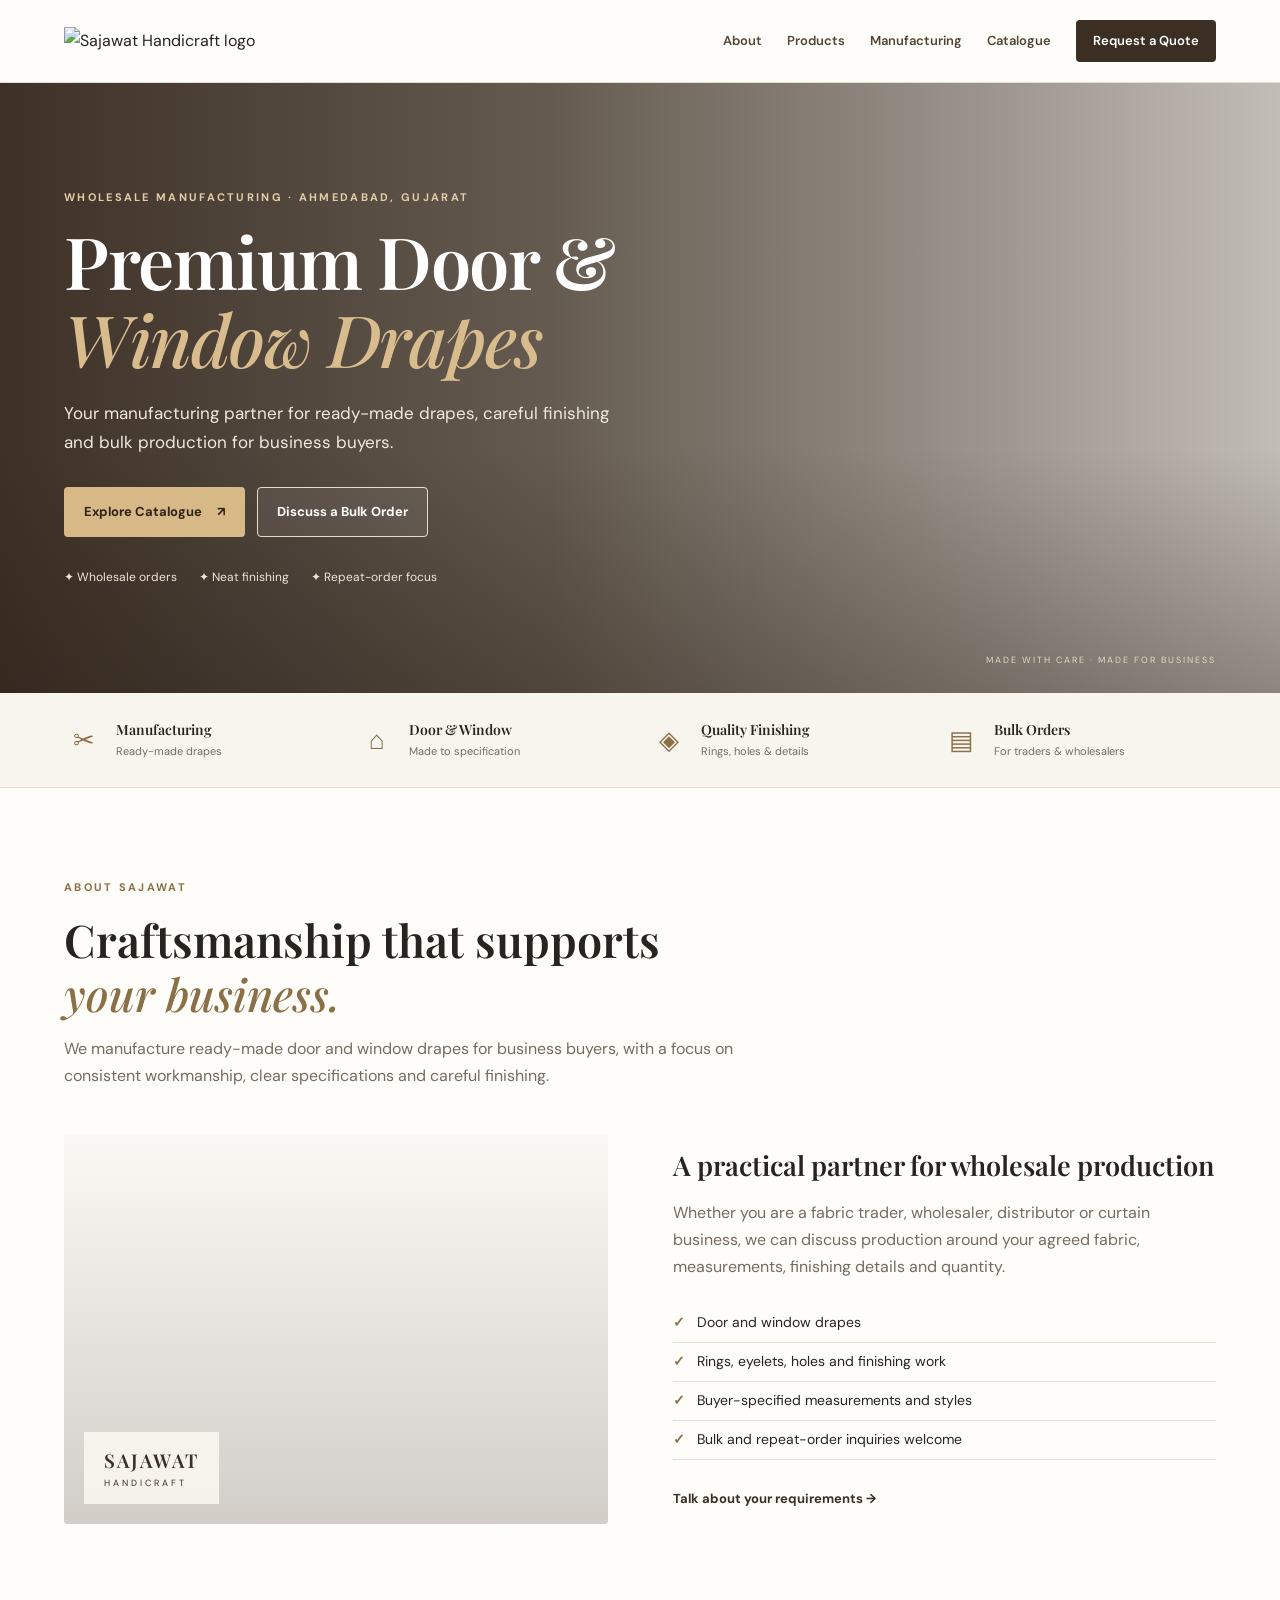
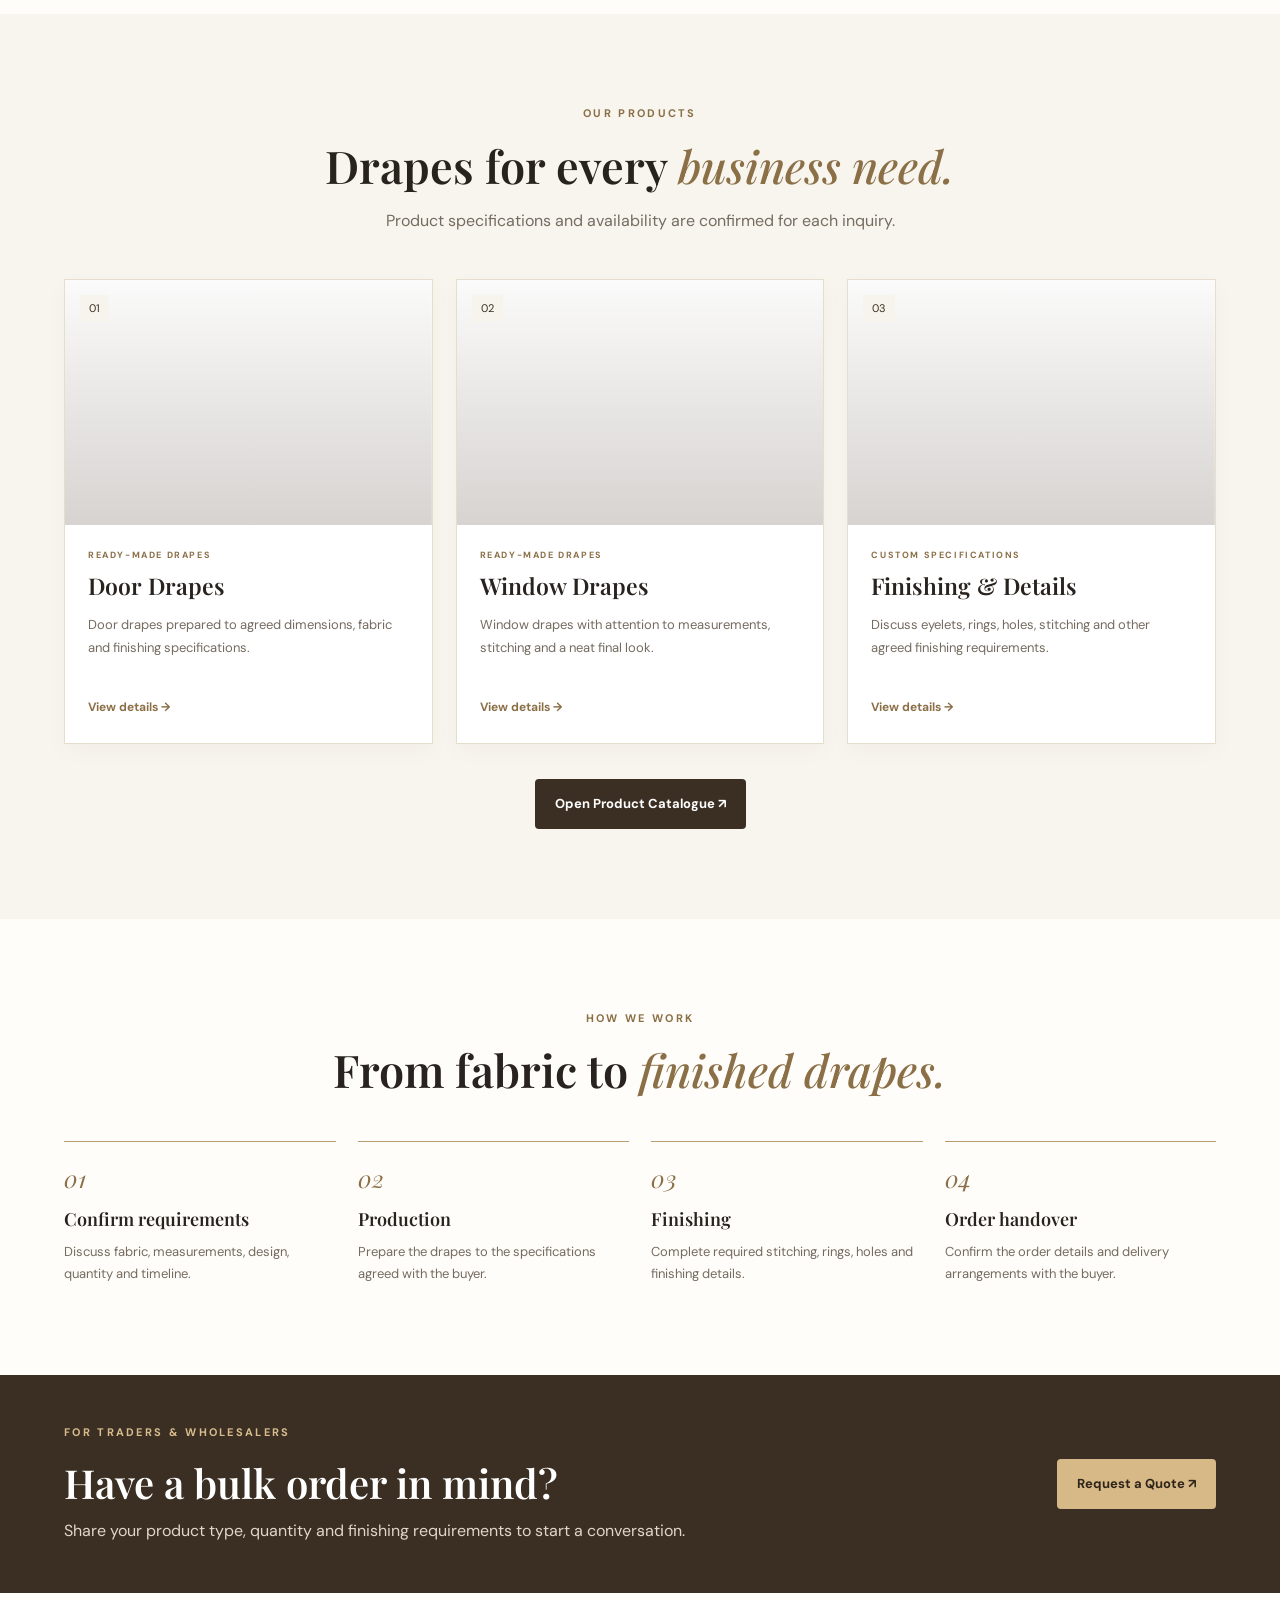
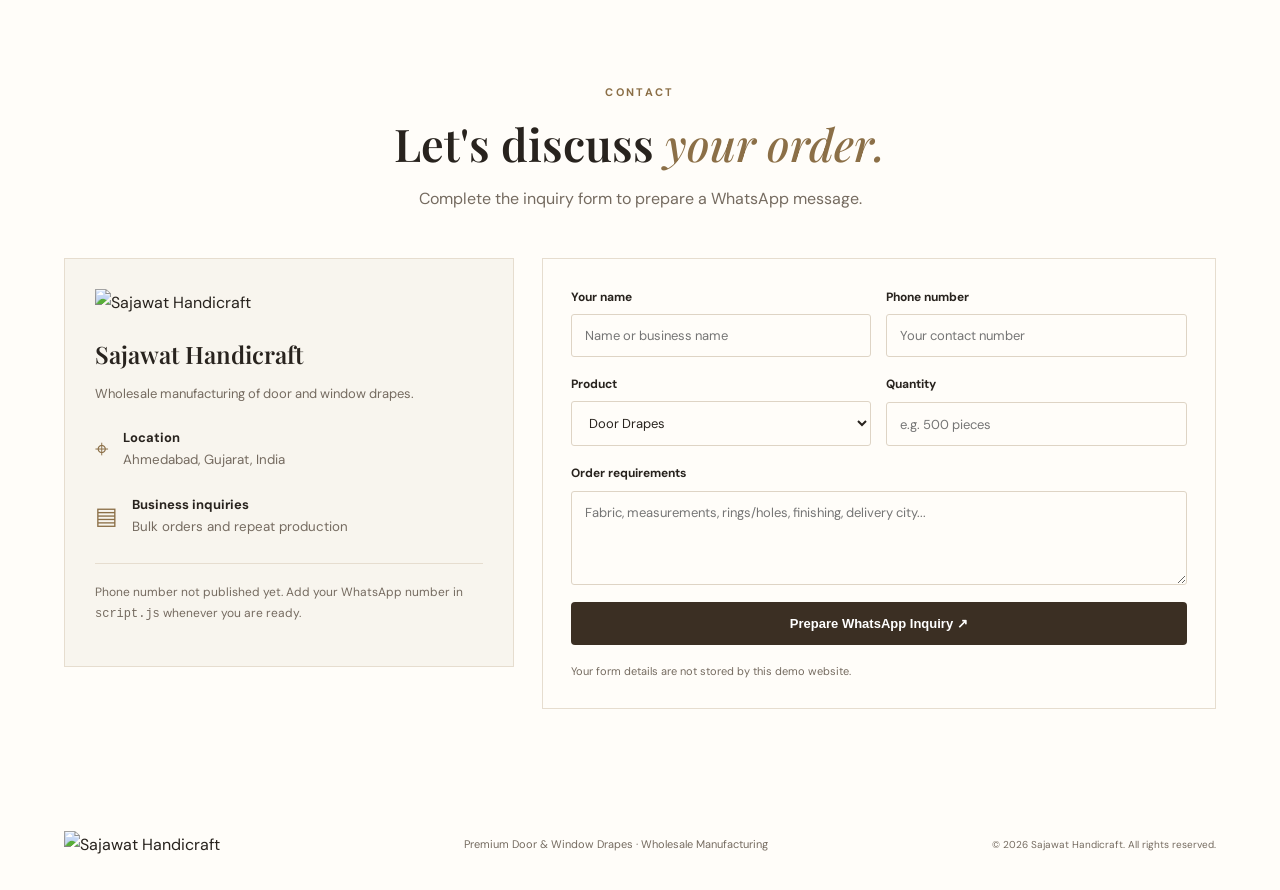
==== index.html @ a1992d2d "Add files via upload" ====
<!DOCTYPE html>
<html lang="en">
<head>
  <meta charset="UTF-8">
  <meta name="viewport" content="width=device-width, initial-scale=1.0">
  <meta name="description" content="Sajawat Handicraft — wholesale manufacturing of ready-made door and window drapes in Ahmedabad, Gujarat.">
  <meta name="theme-color" content="#3b2f23">
  <title>Sajawat Handicraft | Door & Window Drapes</title>
  <link rel="icon" href="assets/logo.svg" type="image/svg+xml">
  <link rel="stylesheet" href="style.css">
</head>
<body>
<header class="site-header">
  <div class="wrap nav-wrap">
    <a class="brand" href="index.html"><img src="assets/logo.svg" alt="Sajawat Handicraft logo"></a>
    <button class="menu-toggle" id="menuToggle" aria-label="Open navigation" aria-expanded="false">☰</button>
    <nav id="navMenu" aria-label="Main navigation">
      <a href="#about">About</a><a href="#products">Products</a><a href="#process">Manufacturing</a>
      <a href="catalogue.html">Catalogue</a><a href="#contact" class="nav-cta">Request a Quote</a>
    </nav>
  </div>
</header>

<main>
  <section class="hero">
    <div class="hero-shade"></div>
    <div class="wrap hero-content">
      <p class="eyebrow">WHOLESALE MANUFACTURING · AHMEDABAD, GUJARAT</p>
      <h1>Premium Door &amp;<br><em>Window Drapes</em></h1>
      <p class="hero-copy">Your manufacturing partner for ready-made drapes, careful finishing and bulk production for business buyers.</p>
      <div class="button-row">
        <a class="button button-gold" href="catalogue.html">Explore Catalogue <span>↗</span></a>
        <a class="button button-light" href="#contact">Discuss a Bulk Order</a>
      </div>
      <div class="hero-points"><span>✦ Wholesale orders</span><span>✦ Neat finishing</span><span>✦ Repeat-order focus</span></div>
    </div>
    <div class="hero-caption">MADE WITH CARE · MADE FOR BUSINESS</div>
  </section>

  <section class="trust-strip">
    <div class="wrap trust-grid">
      <div><span class="line-icon">✂</span><b>Manufacturing</b><small>Ready-made drapes</small></div>
      <div><span class="line-icon">⌂</span><b>Door &amp; Window</b><small>Made to specification</small></div>
      <div><span class="line-icon">◈</span><b>Quality Finishing</b><small>Rings, holes &amp; details</small></div>
      <div><span class="line-icon">▤</span><b>Bulk Orders</b><small>For traders &amp; wholesalers</small></div>
    </div>
  </section>

  <section class="section wrap" id="about">
    <div class="section-heading">
      <p class="eyebrow">ABOUT SAJAWAT</p>
      <h2>Craftsmanship that supports <em>your business.</em></h2>
      <p>We manufacture ready-made door and window drapes for business buyers, with a focus on consistent workmanship, clear specifications and careful finishing.</p>
    </div>
    <div class="about-grid">
      <div class="about-visual"><div class="visual-label"><span>SAJAWAT</span><small>HANDICRAFT</small></div></div>
      <div class="about-copy">
        <h3>A practical partner for wholesale production</h3>
        <p>Whether you are a fabric trader, wholesaler, distributor or curtain business, we can discuss production around your agreed fabric, measurements, finishing details and quantity.</p>
        <ul class="check-list">
          <li>Door and window drapes</li><li>Rings, eyelets, holes and finishing work</li>
          <li>Buyer-specified measurements and styles</li><li>Bulk and repeat-order inquiries welcome</li>
        </ul>
        <a class="text-link" href="#contact">Talk about your requirements →</a>
      </div>
    </div>
  </section>

  <section class="section section-soft" id="products">
    <div class="wrap">
      <div class="section-heading centered">
        <p class="eyebrow">OUR PRODUCTS</p><h2>Drapes for every <em>business need.</em></h2>
        <p>Product specifications and availability are confirmed for each inquiry.</p>
      </div>
      <div class="product-grid">
        <article class="product-card"><div class="product-art art-door"><span>01</span></div><div class="product-info"><p class="product-type">READY-MADE DRAPES</p><h3>Door Drapes</h3><p>Door drapes prepared to agreed dimensions, fabric and finishing specifications.</p><a href="catalogue.html#door">View details →</a></div></article>
        <article class="product-card"><div class="product-art art-window"><span>02</span></div><div class="product-info"><p class="product-type">READY-MADE DRAPES</p><h3>Window Drapes</h3><p>Window drapes with attention to measurements, stitching and a neat final look.</p><a href="catalogue.html#window">View details →</a></div></article>
        <article class="product-card"><div class="product-art art-finish"><span>03</span></div><div class="product-info"><p class="product-type">CUSTOM SPECIFICATIONS</p><h3>Finishing &amp; Details</h3><p>Discuss eyelets, rings, holes, stitching and other agreed finishing requirements.</p><a href="catalogue.html#finishing">View details →</a></div></article>
      </div>
      <div class="center-button"><a class="button button-brown" href="catalogue.html">Open Product Catalogue ↗</a></div>
    </div>
  </section>

  <section class="section wrap" id="process">
    <div class="section-heading centered"><p class="eyebrow">HOW WE WORK</p><h2>From fabric to <em>finished drapes.</em></h2></div>
    <div class="process-grid">
      <div class="process-item"><span>01</span><h3>Confirm requirements</h3><p>Discuss fabric, measurements, design, quantity and timeline.</p></div>
      <div class="process-item"><span>02</span><h3>Production</h3><p>Prepare the drapes to the specifications agreed with the buyer.</p></div>
      <div class="process-item"><span>03</span><h3>Finishing</h3><p>Complete required stitching, rings, holes and finishing details.</p></div>
      <div class="process-item"><span>04</span><h3>Order handover</h3><p>Confirm the order details and delivery arrangements with the buyer.</p></div>
    </div>
  </section>

  <section class="bulk-banner">
    <div class="wrap bulk-inner"><div><p class="eyebrow">FOR TRADERS &amp; WHOLESALERS</p><h2>Have a bulk order in mind?</h2><p>Share your product type, quantity and finishing requirements to start a conversation.</p></div><a class="button button-gold" href="#contact">Request a Quote ↗</a></div>
  </section>

  <section class="section wrap" id="contact">
    <div class="section-heading centered"><p class="eyebrow">CONTACT</p><h2>Let's discuss <em>your order.</em></h2><p>Complete the inquiry form to prepare a WhatsApp message.</p></div>
    <div class="contact-grid">
      <aside class="contact-card">
        <img src="assets/logo.svg" alt="Sajawat Handicraft" class="contact-logo">
        <h3>Sajawat Handicraft</h3><p>Wholesale manufacturing of door and window drapes.</p>
        <div class="contact-detail"><span>⌖</span><div><b>Location</b><small>Ahmedabad, Gujarat, India</small></div></div>
        <div class="contact-detail"><span>▤</span><div><b>Business inquiries</b><small>Bulk orders and repeat production</small></div></div>
        <p class="note">Phone number not published yet. Add your WhatsApp number in <code>script.js</code> whenever you are ready.</p>
      </aside>
      <form id="inquiryForm" class="inquiry-form">
        <div class="form-row"><label>Your name<input id="customerName" required placeholder="Name or business name"></label><label>Phone number<input id="customerPhone" required inputmode="tel" placeholder="Your contact number"></label></div>
        <div class="form-row"><label>Product<select id="productType"><option>Door Drapes</option><option>Window Drapes</option><option>Door & Window Drapes</option><option>Finishing work</option></select></label><label>Quantity<input id="quantity" required placeholder="e.g. 500 pieces"></label></div>
        <label>Order requirements<textarea id="requirements" rows="4" placeholder="Fabric, measurements, rings/holes, finishing, delivery city..."></textarea></label>
        <button class="button button-brown" type="submit">Prepare WhatsApp Inquiry ↗</button>
        <p id="formMessage" class="form-message" role="status">Your form details are not stored by this demo website.</p>
      </form>
    </div>
  </section>
</main>
<footer><div class="wrap footer-inner"><img src="assets/logo.svg" alt="Sajawat Handicraft"><p>Premium Door &amp; Window Drapes · Wholesale Manufacturing</p><small>© <span id="year"></span> Sajawat Handicraft. All rights reserved.</small></div></footer>
<script src="script.js"></script>
</body>
</html>
---- style.css ----
@import url('https://fonts.googleapis.com/css2?family=DM+Sans:wght@400;500;600;700&family=Playfair+Display:ital,wght@0,500;0,600;0,700;1,500;1,600&display=swap');
:root{--cream:#f8f5ee;--sand:#e8dcc6;--tan:#b99b72;--brown:#8b6f47;--deep:#3b2f23;--ink:#28231e;--muted:#756b60;--white:#fffdf9;--border:#e6ddcf}
*{box-sizing:border-box}html{scroll-behavior:smooth;scroll-padding-top:90px}body{margin:0;background:var(--white);color:var(--ink);font-family:'DM Sans',Arial,sans-serif;line-height:1.7}a{color:inherit;text-decoration:none}img{max-width:100%;display:block}.wrap{width:min(1160px,90%);margin:auto}.site-header{position:sticky;top:0;z-index:20;background:#fffdf9f2;backdrop-filter:blur(12px);border-bottom:1px solid var(--border)}.nav-wrap{min-height:82px;display:flex;align-items:center;justify-content:space-between;gap:25px}.brand img{width:230px;height:auto}nav{display:flex;align-items:center;gap:25px;font-size:13px;font-weight:600;color:#514538}nav a:hover,.text-link:hover{color:var(--brown)}.nav-cta{background:var(--deep);color:white!important;padding:10px 17px;border-radius:4px}.menu-toggle{display:none;background:none;border:1px solid var(--border);padding:7px 11px;border-radius:4px;font-size:20px}.hero{position:relative;min-height:610px;display:flex;align-items:center;overflow:hidden;background:linear-gradient(90deg,#2e2118ed 0%,#3b2f23c9 43%,#3b2f2350 100%),url('https://images.unsplash.com/photo-1616486338812-3dadae4b4ace?auto=format&fit=crop&w=1900&q=85') center/cover;color:white}.hero-shade{position:absolute;inset:0;background:linear-gradient(0deg,#24191055,transparent 40%);pointer-events:none}.hero-content{position:relative;z-index:1;padding:90px 0;max-width:1160px}.eyebrow{font-size:11px;letter-spacing:2.3px;font-weight:700;color:var(--brown);margin:0 0 15px}.hero .eyebrow{color:#e4cda6}.hero h1{font:600 clamp(43px,6vw,72px)/1.08 'Playfair Display',Georgia,serif;letter-spacing:-1.5px;margin:0 0 22px}.hero h1 em,.section-heading h2 em{font-weight:500;color:#d9bc8e}.hero-copy{max-width:560px;color:#f0e9df;font-size:17px}.button-row{display:flex;gap:12px;flex-wrap:wrap;margin:30px 0}.button{display:inline-flex;align-items:center;justify-content:center;gap:15px;padding:13px 19px;border:1px solid transparent;border-radius:4px;font-size:13px;font-weight:700;cursor:pointer;transition:.2s}.button:hover{transform:translateY(-2px);filter:brightness(1.04)}.button-gold{background:#d7b987;color:#2e2419}.button-light{border-color:#e9dcc8;color:white;background:#ffffff12}.button-brown{background:var(--deep);color:white}.hero-points{display:flex;gap:22px;flex-wrap:wrap;color:#f1e5d3;font-size:12px}.hero-caption{position:absolute;right:5%;bottom:25px;font-size:9px;letter-spacing:2px;color:#e6d7c2}.trust-strip{background:var(--cream);border-bottom:1px solid var(--border)}.trust-grid{display:grid;grid-template-columns:repeat(4,1fr);padding:25px 0;gap:18px}.trust-grid>div{display:grid;grid-template-columns:40px 1fr;align-items:center;column-gap:12px}.line-icon{grid-row:span 2;color:var(--brown);font-size:26px;text-align:center}.trust-grid b{font:600 14px 'Playfair Display',Georgia,serif}.trust-grid small{font-size:11px;color:var(--muted)}.section{padding-top:90px;padding-bottom:90px}.section-heading{max-width:690px;margin-bottom:45px}.section-heading.centered{text-align:center;margin-left:auto;margin-right:auto}.section-heading h2{font:600 clamp(31px,4vw,45px)/1.2 'Playfair Display',Georgia,serif;margin:0 0 15px}.section-heading h2 em{color:var(--brown)}.section-heading>p:last-child{color:var(--muted);margin:0}.about-grid{display:grid;grid-template-columns:1fr 1fr;gap:65px;align-items:center}.about-visual{min-height:390px;position:relative;background:linear-gradient(0deg,#32241938,#32241905),url('https://images.unsplash.com/photo-1616486029423-aaa4789e8c9a?auto=format&fit=crop&w=1000&q=85') center/cover;border-radius:3px}.visual-label{position:absolute;left:20px;bottom:20px;padding:15px 20px;background:#f8f5eef0;color:var(--deep);display:flex;flex-direction:column;line-height:1.2}.visual-label span{font:600 19px 'Playfair Display',Georgia,serif;letter-spacing:2px}.visual-label small{font-size:9px;letter-spacing:3px;margin-top:5px}.about-copy h3{font:600 27px/1.3 'Playfair Display',Georgia,serif;margin:0 0 14px}.about-copy p{color:var(--muted)}.check-list{padding:0;list-style:none;margin:24px 0}.check-list li{padding:7px 0;border-bottom:1px solid var(--border);font-size:14px}.check-list li:before{content:'✓';color:var(--brown);font-weight:700;margin-right:12px}.text-link{font-weight:700;font-size:13px;color:var(--deep)}.section-soft{background:var(--cream)}.product-grid{display:grid;grid-template-columns:repeat(3,1fr);gap:23px}.product-card{background:white;border:1px solid var(--border);box-shadow:0 7px 22px #3b2f2308}.product-art{height:245px;position:relative;background-size:cover;background-position:center}.product-art span{position:absolute;top:15px;left:15px;background:#f8f5eee8;color:var(--deep);padding:4px 9px;font-size:11px}.art-door{background-image:linear-gradient(0deg,#33231633,#33231605),url('https://images.unsplash.com/photo-1600210492486-724fe5c67fb0?auto=format&fit=crop&w=900&q=85')}.art-window{background-image:linear-gradient(0deg,#33231633,#33231605),url('https://images.unsplash.com/photo-1615874694520-474822394e73?auto=format&fit=crop&w=900&q=85')}.art-finish{background-image:linear-gradient(0deg,#33231633,#33231605),url('https://images.unsplash.com/photo-1616486029423-aaa4789e8c9a?auto=format&fit=crop&w=900&q=85')}.product-info{padding:23px}.product-type{font-size:9px;letter-spacing:1.6px;font-weight:700;color:var(--brown);margin:0 0 7px}.product-info h3{font:600 23px 'Playfair Display',Georgia,serif;margin:0 0 8px}.product-info p:not(.product-type){font-size:13px;color:var(--muted);min-height:65px}.product-info a{font-size:12px;font-weight:700;color:var(--brown)}.center-button{text-align:center;margin-top:35px}.process-grid{display:grid;grid-template-columns:repeat(4,1fr);gap:22px}.process-item{border-top:1px solid var(--tan);padding-top:20px}.process-item span{font:italic 24px 'Playfair Display',Georgia,serif;color:var(--brown)}.process-item h3{font:600 18px 'Playfair Display',Georgia,serif;margin:10px 0}.process-item p{font-size:13px;color:var(--muted);margin:0}.bulk-banner{background:var(--deep);color:white;padding:48px 0}.bulk-inner{display:flex;align-items:center;justify-content:space-between;gap:30px}.bulk-inner .eyebrow{color:#d9bc8e}.bulk-inner h2{font:600 clamp(29px,4vw,40px) 'Playfair Display',Georgia,serif;margin:0 0 8px}.bulk-inner p:not(.eyebrow){color:#e0d6ca;margin:0;max-width:630px}.contact-grid{display:grid;grid-template-columns:.8fr 1.2fr;gap:28px;align-items:start}.contact-card{background:var(--cream);border:1px solid var(--border);padding:30px}.contact-logo{width:230px;margin-bottom:22px}.contact-card h3{font:600 24px 'Playfair Display',Georgia,serif;margin:0 0 5px}.contact-card>p{color:var(--muted);font-size:13px}.contact-detail{display:flex;gap:14px;margin-top:22px;align-items:center}.contact-detail>span{color:var(--brown);font-size:24px}.contact-detail div{display:flex;flex-direction:column}.contact-detail b{font-size:13px}.contact-detail small{color:var(--muted)}.contact-card .note{border-top:1px solid var(--border);padding-top:18px;margin-top:25px;font-size:12px}.inquiry-form{border:1px solid var(--border);padding:28px;display:grid;gap:17px}.form-row{display:grid;grid-template-columns:1fr 1fr;gap:15px}label{display:grid;gap:7px;font-size:12px;font-weight:700}input,select,textarea{width:100%;border:1px solid #ded4c5;background:#fffdf9;padding:12px 13px;border-radius:3px;font:400 13px 'DM Sans',Arial,sans-serif;color:var(--ink)}input:focus,select:focus,textarea:focus{outline:2px solid #b99b7277;border-color:var(--brown)}textarea{resize:vertical}.inquiry-form .button{width:100%}.form-message{font-size:11px;color:var(--muted);margin:0}.footer-inner{display:flex;align-items:center;justify-content:space-between;gap:20px;padding:25px 0;flex-wrap:wrap}.footer-inner img{width:175px}.footer-inner p{font-size:11px;color:var(--muted)}.footer-inner small{font-size:10px;color:var(--muted)}
/* Catalogue page */
.page-hero{background:var(--cream);padding:65px 0;border-bottom:1px solid var(--border)}.page-hero h1{font:600 clamp(36px,5vw,54px)/1.15 'Playfair Display',Georgia,serif;margin:0 0 12px}.page-hero p{color:var(--muted);max-width:720px}.catalogue-section{padding:55px 0}.catalogue-section h2{font:600 30px 'Playfair Display',Georgia,serif}.catalogue-list{display:grid;grid-template-columns:repeat(3,1fr);gap:20px}.catalogue-item{border:1px solid var(--border);padding:20px;background:white}.catalogue-item h3{font:600 20px 'Playfair Display',Georgia,serif}.catalogue-item p,.catalogue-item li{font-size:13px;color:var(--muted)}.catalogue-item ul{padding-left:18px}.catalogue-note{background:var(--cream);padding:20px;margin-top:25px;font-size:13px;color:var(--muted)}
@media(max-width:850px){nav{gap:13px;font-size:12px}.brand img{width:190px}.hero{min-height:550px}.about-grid{gap:35px}.product-art{height:190px}.trust-grid{grid-template-columns:1fr 1fr}.process-grid{grid-template-columns:1fr 1fr}}
@media(max-width:680px){.nav-wrap{min-height:72px}.brand img{width:190px}.menu-toggle{display:block}nav{display:none;position:absolute;top:71px;left:0;right:0;background:var(--white);padding:20px 5%;border-bottom:1px solid var(--border);flex-direction:column;align-items:stretch;gap:14px}nav.open{display:flex}.nav-cta{text-align:center}.hero{min-height:590px;background-position:58% center}.hero-content{padding:70px 0}.hero h1{font-size:44px}.hero-copy{font-size:15px}.hero-points{gap:10px;flex-direction:column}.trust-grid{gap:18px}.section{padding-top:62px;padding-bottom:62px}.about-grid,.contact-grid{grid-template-columns:1fr}.about-visual{min-height:300px}.product-grid,.catalogue-list{grid-template-columns:1fr}.product-art{height:250px}.product-info p:not(.product-type){min-height:0}.bulk-inner{align-items:flex-start;flex-direction:column}.process-grid{grid-template-columns:1fr 1fr}.form-row{grid-template-columns:1fr}.inquiry-form{padding:20px}.footer-inner{flex-direction:column;align-items:flex-start;gap:10px}}
@media(max-width:380px){.process-grid{grid-template-columns:1fr}.hero h1{font-size:38px}}
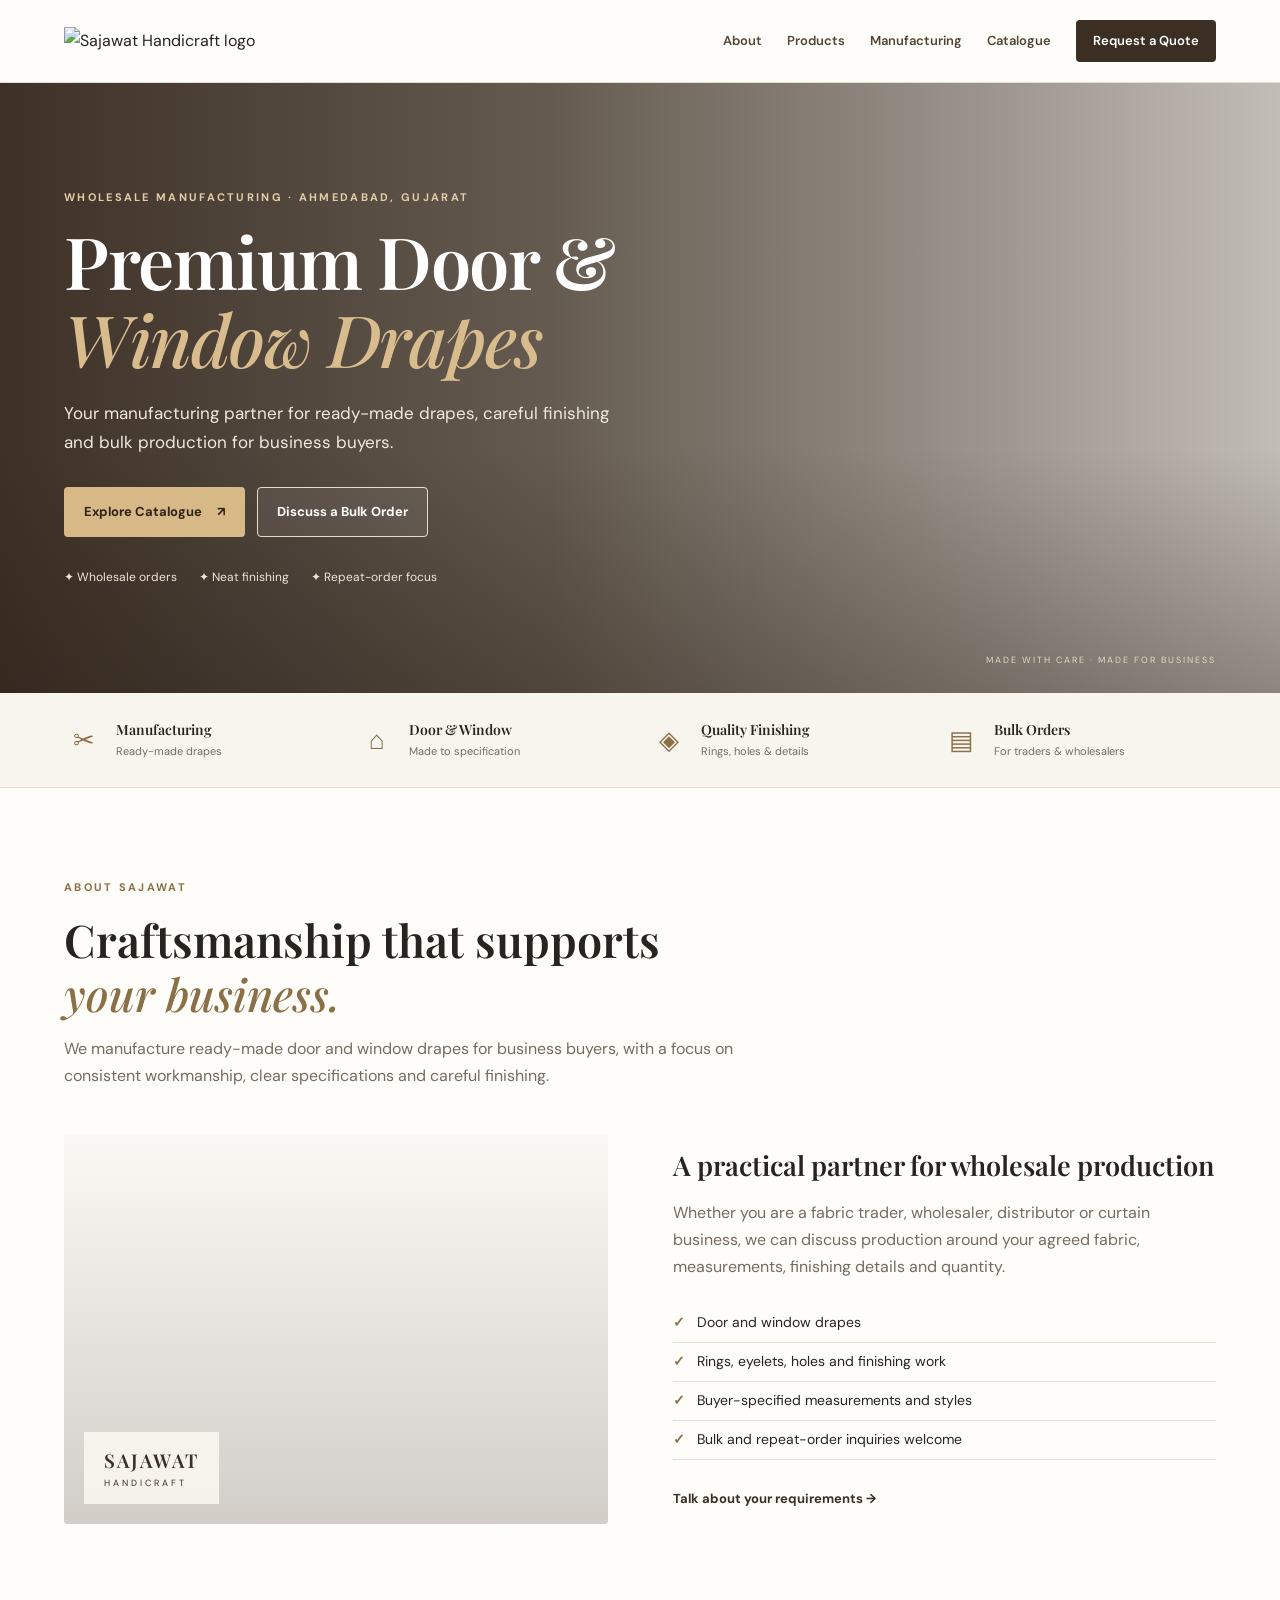
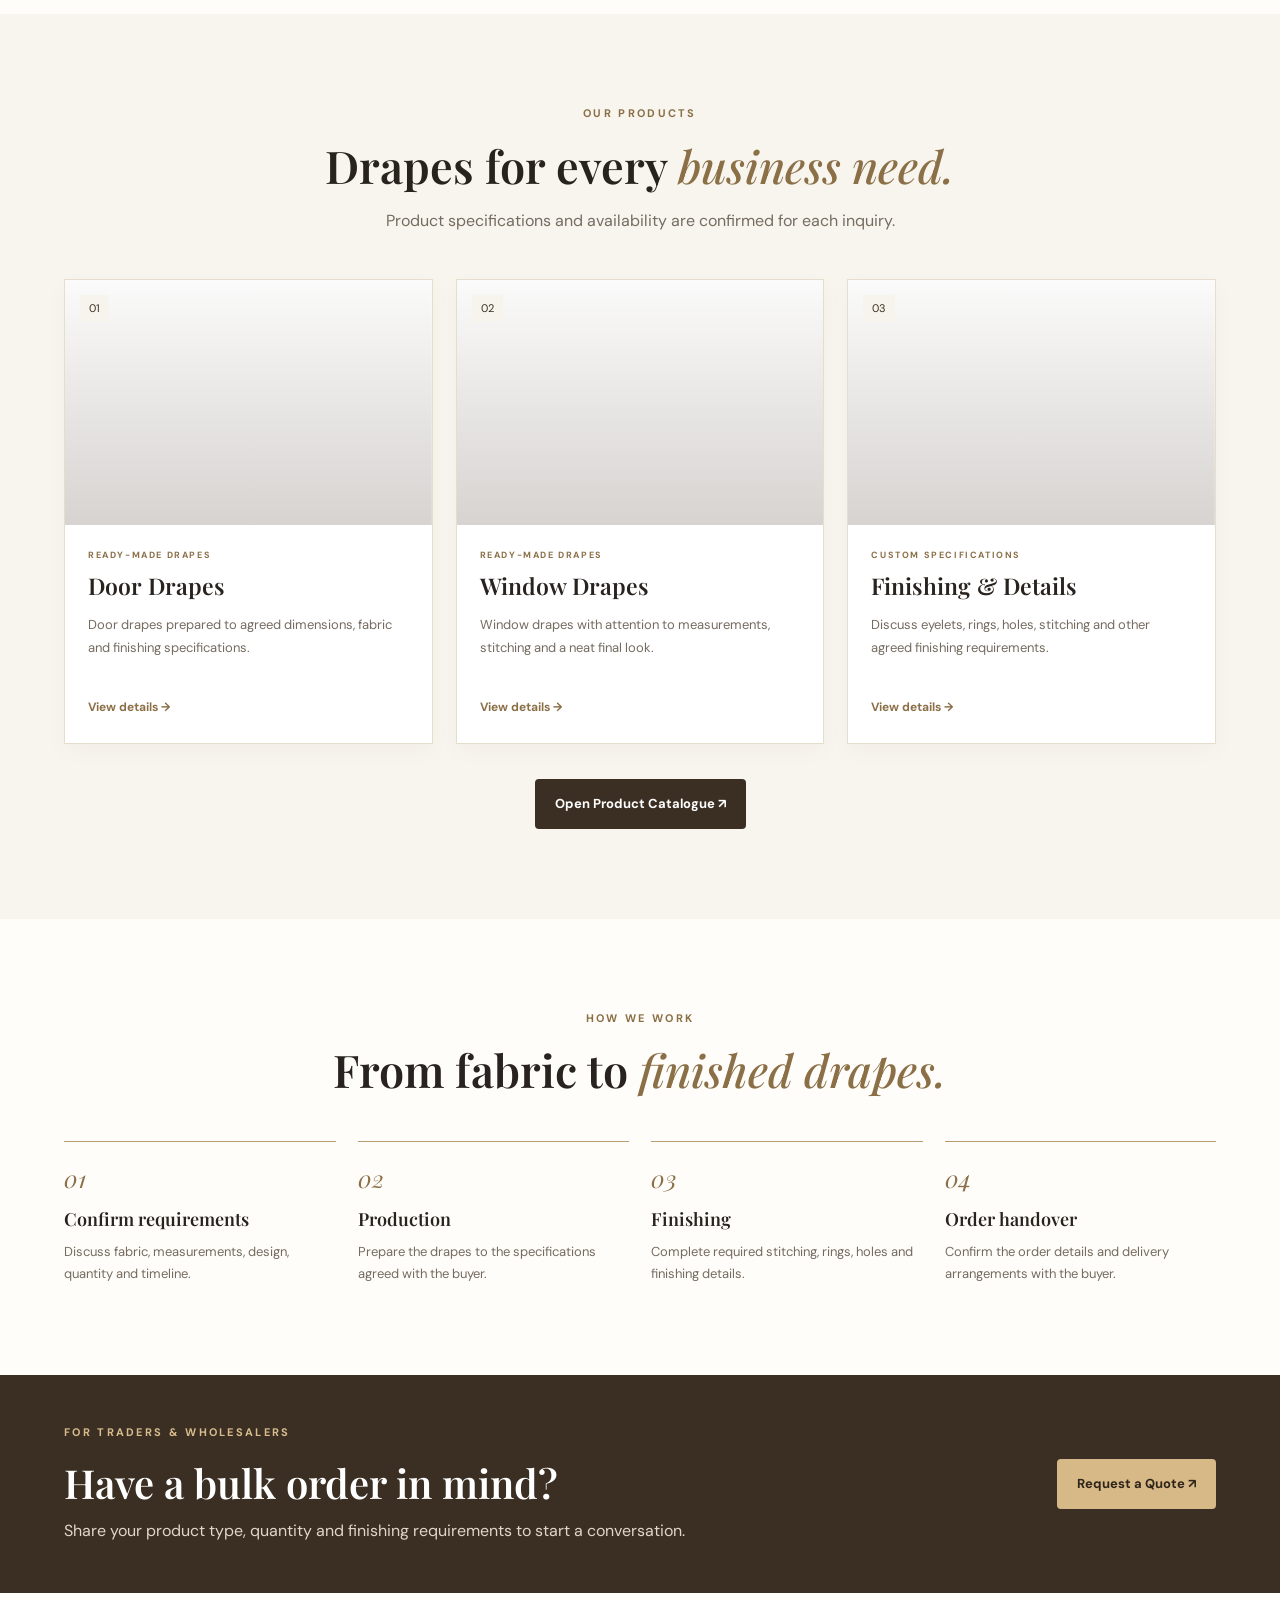
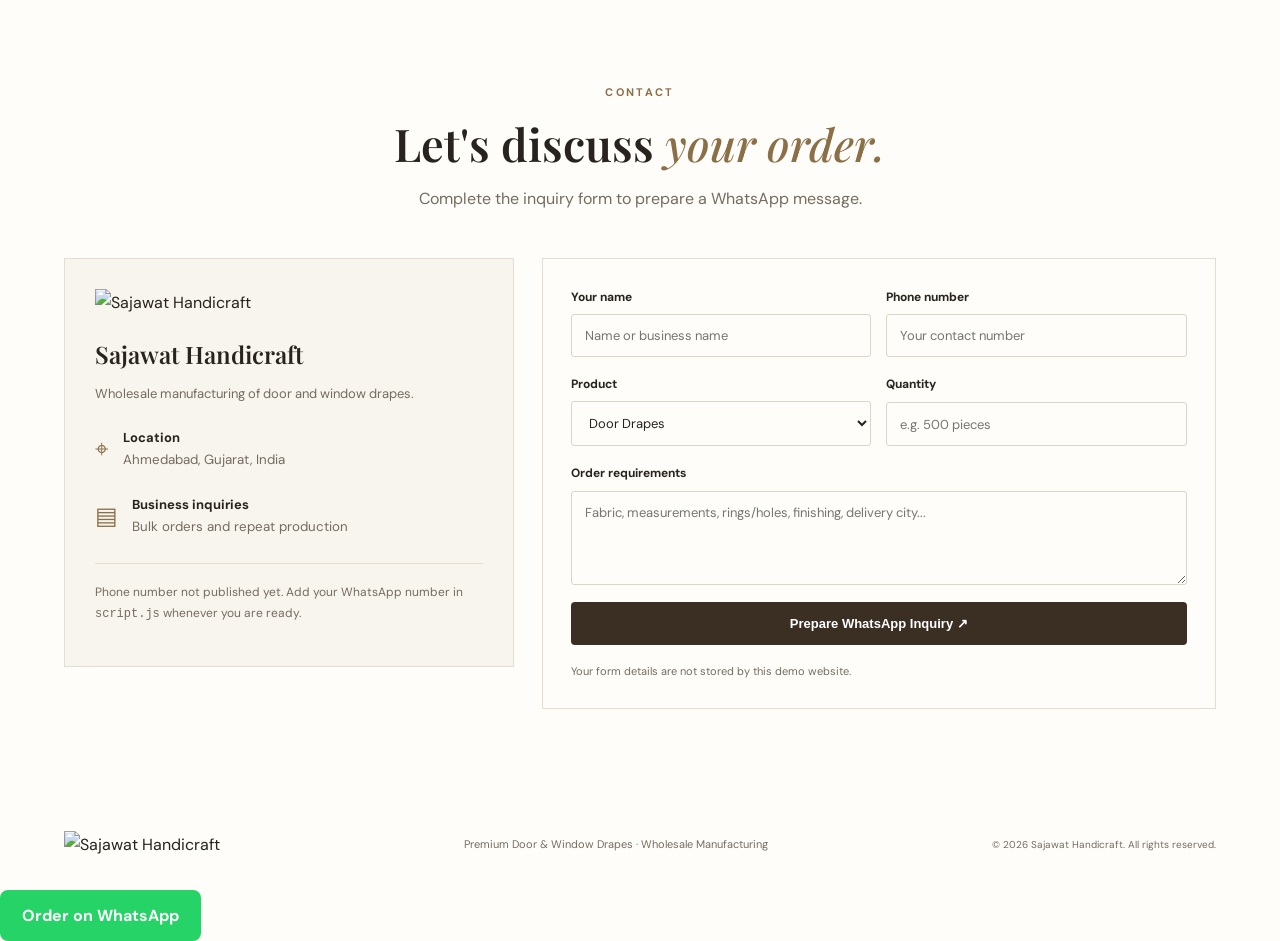
==== commit 96d9c33b: "Update index.html" ====
--- a/index.html
+++ b/index.html
@@ -117,5 +117,8 @@
 </main>
 <footer><div class="wrap footer-inner"><img src="assets/logo.svg" alt="Sajawat Handicraft"><p>Premium Door &amp; Window Drapes · Wholesale Manufacturing</p><small>© <span id="year"></span> Sajawat Handicraft. All rights reserved.</small></div></footer>
 <script src="script.js"></script>
+<a href="https://wa.me/919016249230?text=Hello%20Sajawat%20Handicraft%2C%20I%20want%20to%20place%20a%20bulk%20order." target="_blank" rel="noopener" style="background:#25D366;color:white;padding:12px 22px;border-radius:8px;text-decoration:none;font-weight:bold;display:inline-block;">
+  Order on WhatsApp
+</a>
 </body>
-</html>+</html>
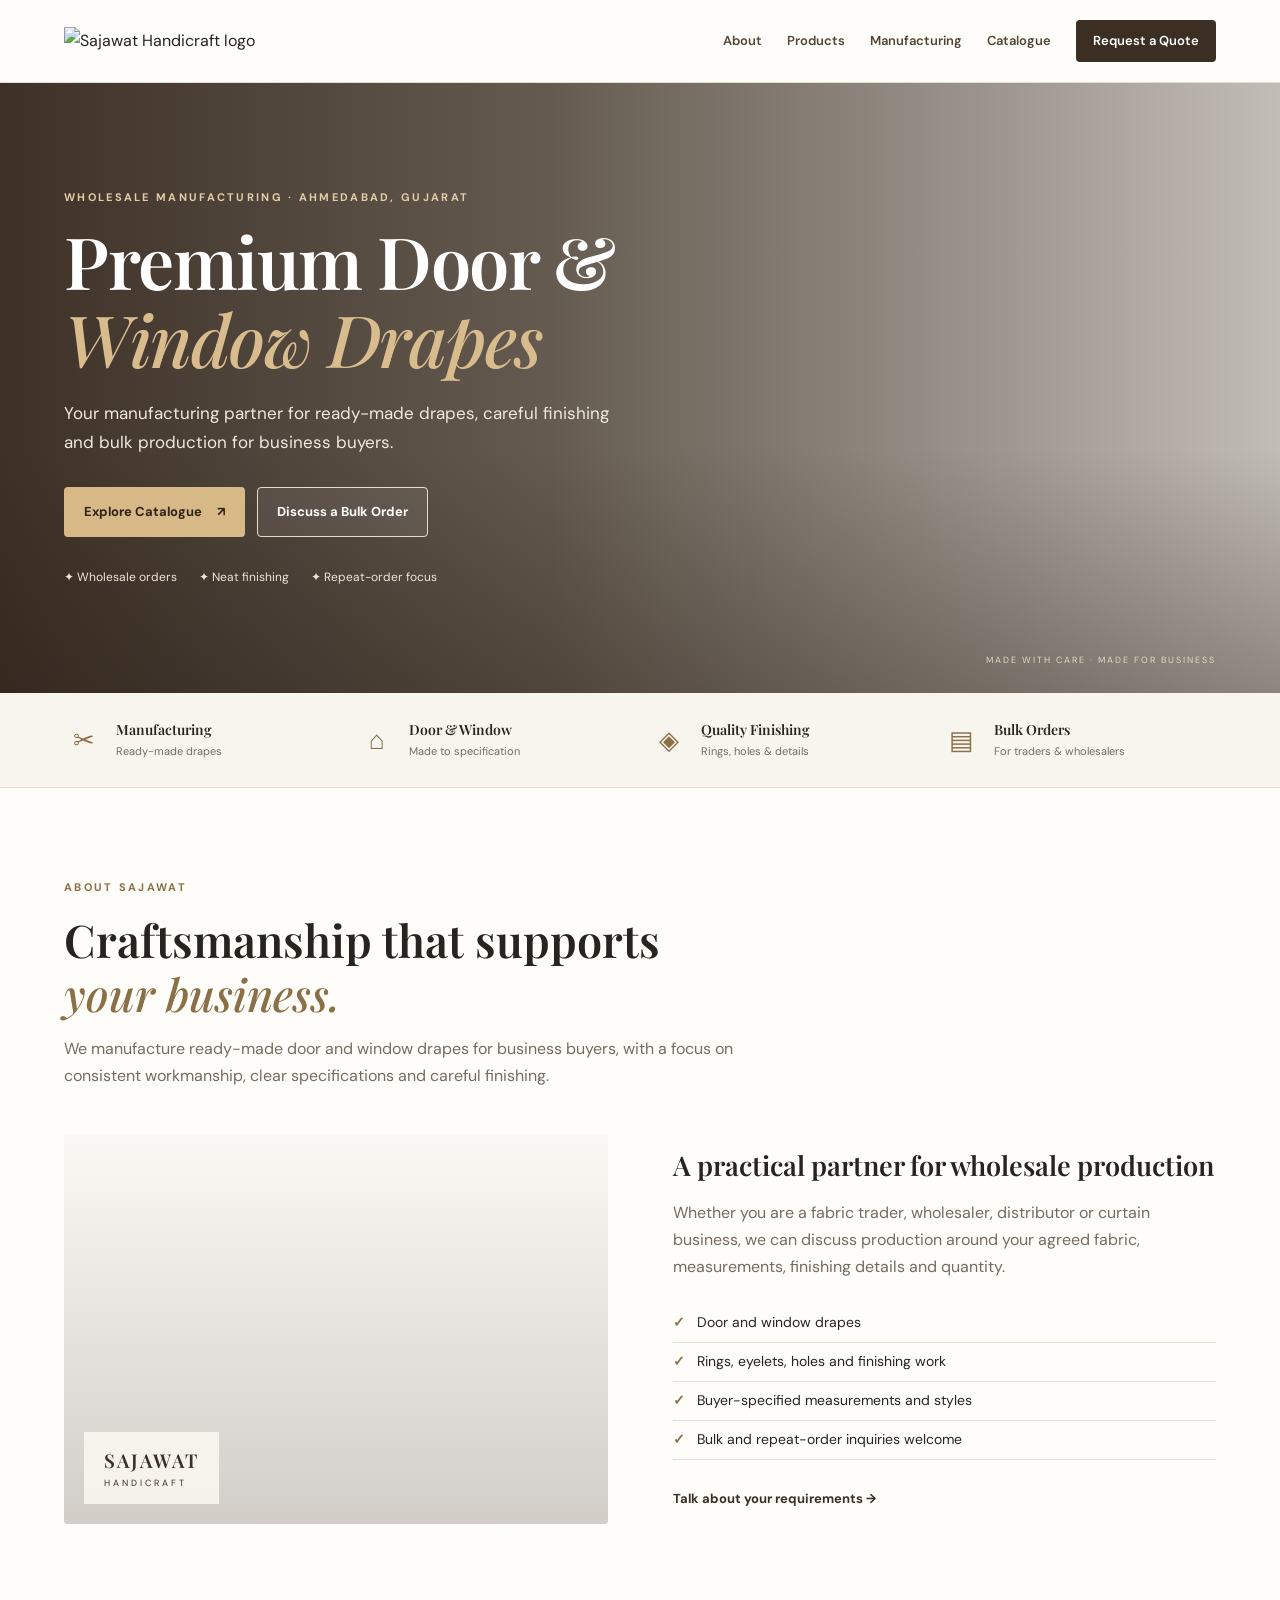
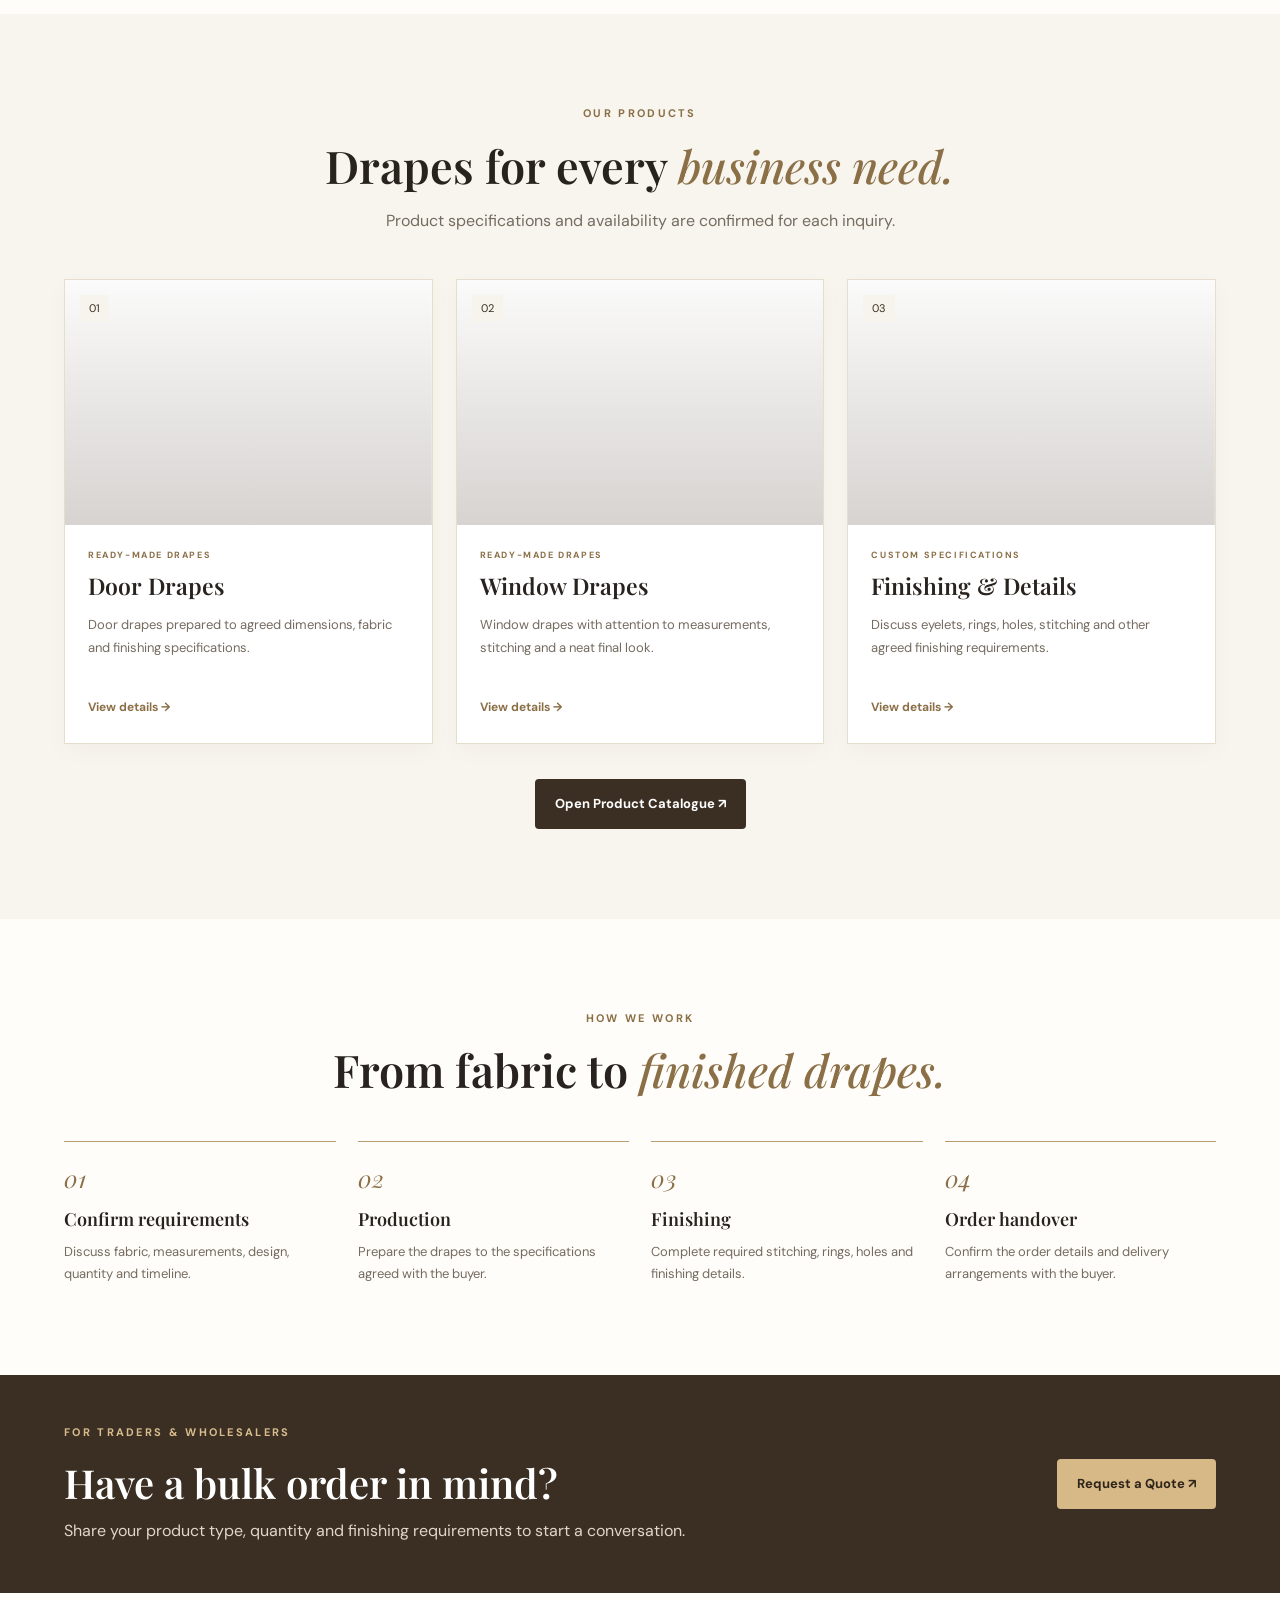
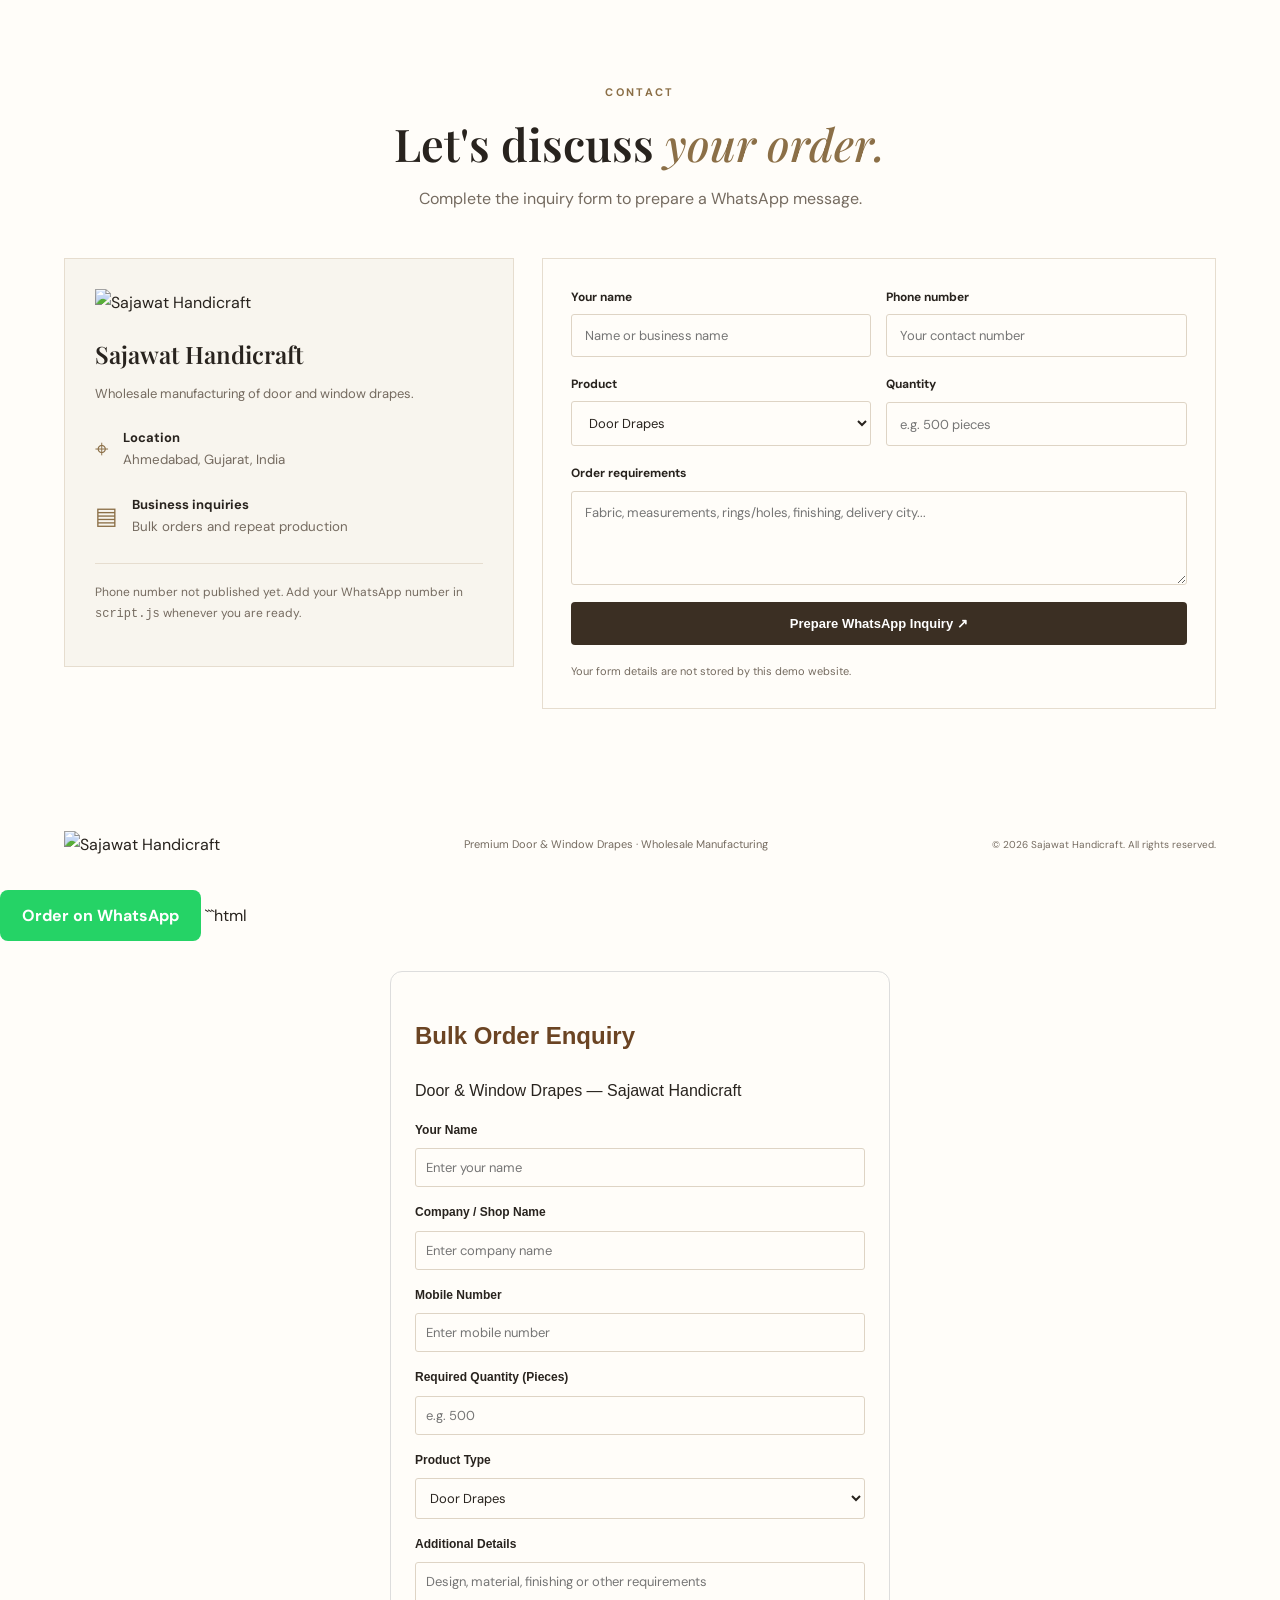
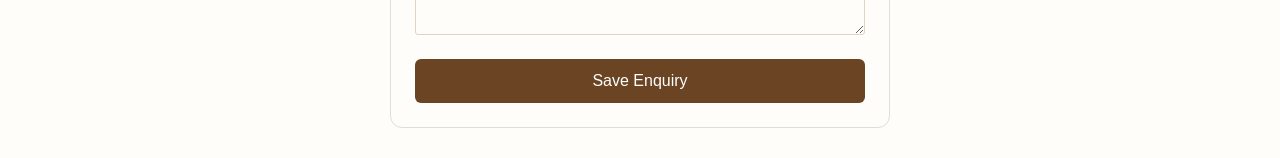
==== commit 502eb280: "Update index.html" ====
--- a/index.html
+++ b/index.html
@@ -120,5 +120,87 @@
 <a href="https://wa.me/919016249230?text=Hello%20Sajawat%20Handicraft%2C%20I%20want%20to%20place%20a%20bulk%20order." target="_blank" rel="noopener" style="background:#25D366;color:white;padding:12px 22px;border-radius:8px;text-decoration:none;font-weight:bold;display:inline-block;">
   Order on WhatsApp
 </a>
+```html
+<section style="max-width:500px;margin:30px auto;padding:24px;border:1px solid #ddd;border-radius:12px;font-family:Arial,sans-serif;">
+  <h2 style="color:#6b4423;">Bulk Order Enquiry</h2>
+  <p>Door & Window Drapes — Sajawat Handicraft</p>
+
+  <form id="enquiryForm">
+    <label>Your Name</label>
+    <input id="customerName" type="text" required
+      placeholder="Enter your name"
+      style="width:100%;padding:10px;margin:8px 0 15px;box-sizing:border-box;">
+
+    <label>Company / Shop Name</label>
+    <input id="companyName" type="text"
+      placeholder="Enter company name"
+      style="width:100%;padding:10px;margin:8px 0 15px;box-sizing:border-box;">
+
+    <label>Mobile Number</label>
+    <input id="mobileNumber" type="tel" required
+      placeholder="Enter mobile number"
+      style="width:100%;padding:10px;margin:8px 0 15px;box-sizing:border-box;">
+
+    <label>Required Quantity (Pieces)</label>
+    <input id="quantity" type="number" min="1" required
+      placeholder="e.g. 500"
+      style="width:100%;padding:10px;margin:8px 0 15px;box-sizing:border-box;">
+
+    <label>Product Type</label>
+    <select id="productType" style="width:100%;padding:10px;margin:8px 0 15px;box-sizing:border-box;">
+      <option>Door Drapes</option>
+      <option>Window Drapes</option>
+      <option>Both Door & Window Drapes</option>
+    </select>
+
+    <label>Additional Details</label>
+    <textarea id="details" rows="3"
+      placeholder="Design, material, finishing or other requirements"
+      style="width:100%;padding:10px;margin:8px 0 15px;box-sizing:border-box;"></textarea>
+
+    <button type="submit"
+      style="width:100%;padding:13px;background:#6b4423;color:white;border:0;border-radius:6px;font-size:16px;cursor:pointer;">
+      Save Enquiry
+    </button>
+  </form>
+
+  <p id="saveMessage" style="display:none;color:#246b35;font-weight:bold;"></p>
+  <button id="downloadBtn" type="button"
+    style="display:none;width:100%;padding:12px;margin-top:10px;background:#eee;border:1px solid #ccc;border-radius:6px;cursor:pointer;">
+    Download Saved Enquiry
+  </button>
+</section>
+
+<script>
+  let savedEnquiry = "";
+
+  document.getElementById("enquiryForm").addEventListener("submit", function(e) {
+    e.preventDefault();
+
+    savedEnquiry =
+      "SAJAWAT HANDICRAFT - BULK ORDER ENQUIRY\n\n" +
+      "Name: " + document.getElementById("customerName").value + "\n" +
+      "Company: " + document.getElementById("companyName").value + "\n" +
+      "Mobile: " + document.getElementById("mobileNumber").value + "\n" +
+      "Quantity: " + document.getElementById("quantity").value + " pieces\n" +
+      "Product: " + document.getElementById("productType").value + "\n" +
+      "Details: " + document.getElementById("details").value;
+
+    document.getElementById("saveMessage").textContent =
+      "Enquiry ready! Download the file to save it on your laptop.";
+    document.getElementById("saveMessage").style.display = "block";
+    document.getElementById("downloadBtn").style.display = "block";
+  });
+
+  document.getElementById("downloadBtn").addEventListener("click", function() {
+    const file = new Blob([savedEnquiry], {type: "text/plain;charset=utf-8"});
+    const url = URL.createObjectURL(file);
+    const a = document.createElement("a");
+    a.href = url;
+    a.download = "Sajawat_Bulk_Order_Enquiry.txt";
+    a.click();
+    URL.revokeObjectURL(url);
+  });
+</script>
 </body>
 </html>
